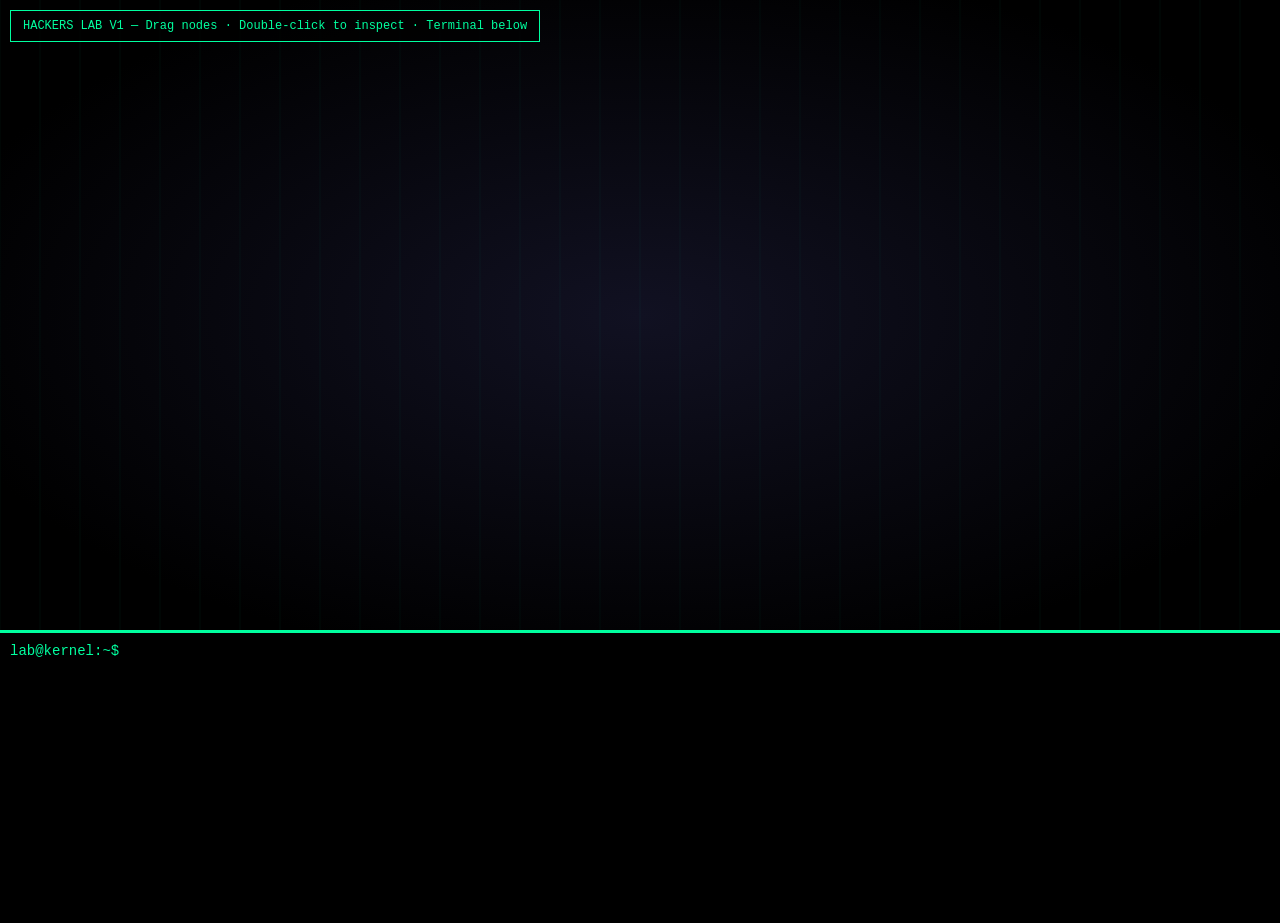
==== index.html @ c19e092b "Refactor code structure for improved readability and maintainability; remove redundant code blocks a" ====
<!DOCTYPE html>
<html lang="en">
<head>
  <meta charset="UTF-8">
  <title>CLIDK-style Lab V1 — Hackers Visual POC</title>
  <style>
    body {
      margin: 0;
      background: #0a0a12;
      color: #00ff9f;
      font-family: 'Courier New', monospace;
      overflow: hidden;
    }
    #canvas-container {
      position: relative;
      width: 100vw;
      height: 70vh;
      background: radial-gradient(ellipse at center, #111122 0%, #000 80%);
      border-bottom: 2px solid #00ff9f;
    }
    canvas {
      width: 100%;
      height: 100%;
      display: block;
    }
    #terminal {
      height: 30vh;
      background: #000;
      border-top: 1px solid #00ff9f;
      padding: 10px;
      overflow-y: auto;
      font-size: 14px;
    }
    .prompt { color: #00ff9f; }
    .output { color: #aaffcc; }
    .error { color: #ff4466; }
    .help { color: #ffff66; }
    #hud {
      position: absolute;
      top: 10px;
      left: 10px;
      background: rgba(0,0,0,0.7);
      padding: 8px 12px;
      border: 1px solid #00ff9f;
      font-size: 12px;
    }
  </style>
</head>
<body>
  <div id="canvas-container">
    <canvas id="lab-canvas"></canvas>
    <div id="hud">HACKERS LAB V1 — Drag nodes · Double-click to inspect · Terminal below</div>
  </div>
  <div id="terminal">
    <div class="prompt">lab@kernel:~$ </div>
  </div>

  <script>
    const canvas = document.getElementById('lab-canvas');
    const ctx = canvas.getContext('2d');
    const terminal = document.getElementById('terminal');

    function resize() {
      canvas.width = canvas.offsetWidth;
      canvas.height = canvas.offsetHeight;
      draw();
    }
    window.addEventListener('resize', resize);
    resize();

    // Simple nodes with classic-style labels (icons would be loaded here)
    let nodes = [
      { id: 'pc1', x: 200, y: 150, label: 'PC-01', type: 'computer', color: '#00ff9f' },
      { id: 'sw1', x: 450, y: 120, label: 'SW-CORE', type: 'switch', color: '#00ccff' },
      { id: 'rtr1', x: 700, y: 180, label: 'RTR-EDGE', type: 'router', color: '#ffaa00' },
      { id: 'srv1', x: 450, y: 320, label: 'SRV-MAIL', type: 'server', color: '#ff66cc' }
    ];
    let edges = [
      ['pc1', 'sw1'],
      ['sw1', 'rtr1'],
      ['sw1', 'srv1']
    ];

    let dragging = null;
    let offset = { x: 0, y: 0 };

    function draw() {
      ctx.clearRect(0, 0, canvas.width, canvas.height);
      // Subtle grid / scanlines vibe
      ctx.strokeStyle = 'rgba(0,255,159,0.05)';
      for (let x = 0; x < canvas.width; x += 40) {
        ctx.beginPath(); ctx.moveTo(x, 0); ctx.lineTo(x, canvas.height); ctx.stroke();
      }

      // Edges
      ctx.strokeStyle = '#00ff9f';
      ctx.lineWidth = 2;
      edges.forEach(([a, b]) => {
        const na = nodes.find(n => n.id === a);
        const nb = nodes.find(n => n.id === b);
        if (na && nb) {
          ctx.beginPath();
          ctx.moveTo(na.x, na.y);
          ctx.lineTo(nb.x, nb.y);
          ctx.stroke();
        }
      });

      // Nodes (classic icon placeholders — square + label for now)
      nodes.forEach(n => {
        ctx.fillStyle = 'rgba(0,0,0,0.8)';
        ctx.strokeStyle = n.color;
        ctx.lineWidth = 2;
        ctx.fillRect(n.x - 40, n.y - 30, 80, 60);
        ctx.strokeRect(n.x - 40, n.y - 30, 80, 60);
        ctx.fillStyle = n.color;
        ctx.font = '12px Courier New';
        ctx.textAlign = 'center';
        ctx.fillText(n.label, n.x, n.y + 5);
        ctx.font = '10px Courier New';
        ctx.fillText(n.type, n.x, n.y + 20);
      });
    }

    canvas.addEventListener('mousedown', e => {
      const rect = canvas.getBoundingClientRect();
      const mx = e.clientX - rect.left;
      const my = e.clientY - rect.top;
      dragging = nodes.find(n => Math.abs(n.x - mx) < 40 && Math.abs(n.y - my) < 30);
      if (dragging) {
        offset.x = mx - dragging.x;
        offset.y = my - dragging.y;
      }
    });
    canvas.addEventListener('mousemove', e => {
      if (!dragging) return;
      const rect = canvas.getBoundingClientRect();
      dragging.x = e.clientX - rect.left - offset.x;
      dragging.y = e.clientY - rect.top - offset.y;
      draw();
    });
    canvas.addEventListener('mouseup', () => dragging = null);
    canvas.addEventListener('dblclick', e => {
      const rect = canvas.getBoundingClientRect();
      const mx = e.clientX - rect.left;
      const my = e.clientY - rect.top;
      const node = nodes.find(n => Math.abs(n.x - mx) < 40 && Math.abs(n.y - my) < 30);
      if (node) {
        appendOutput(`Inspecting ${node.label} (${node.type}) — state: online`);
      }
    });

    // Terminal
    let history = [];
    let historyIndex = -1;

    function appendOutput(text, cls = 'output') {
      const div = document.createElement('div');
      div.className = cls;
      div.textContent = text;
      terminal.appendChild(div);
      terminal.scrollTop = terminal.scrollHeight;
    }

    function handleCommand(cmd) {
      const lower = cmd.trim().toLowerCase();
      if (!lower) return;

      history.push(cmd);
      historyIndex = history.length;

      if (lower === 'help' || lower === '?' || lower === 'help?') {
        appendOutput('Available commands:', 'help');
        appendOutput('  help / ?          — this message', 'help');
        appendOutput('  packages / pkg    — list available packages', 'help');
        appendOutput('  ansible-galaxy    — Ansible Galaxy info', 'help');
        appendOutput('  nodes             — list topology nodes', 'help');
        appendOutput('  clear             — clear terminal', 'help');
        appendOutput('  version           — lab version', 'help');
        return;
      }
      if (lower === 'packages' || lower === 'pkg' || lower === 'packages list') {
        appendOutput('Kernel packages available (simulated):', 'output');
        appendOutput('  ansible  (latest)   — automation', 'output');
        appendOutput('  ansible-galaxy      — collection manager', 'output');
        appendOutput('  netmiko             — network device SSH', 'output');
        appendOutput('  napalm              — network automation', 'output');
        appendOutput('  pysnmp              — SNMP', 'output');
        appendOutput('  requests            — HTTP', 'output');
        appendOutput('  rich                — terminal UI', 'output');
        appendOutput('  ... full set available in real kernel', 'output');
        return;
      }
      if (lower.startsWith('ansible-galaxy')) {
        appendOutput('ansible-galaxy 2.17+ (simulated latest)', 'output');
        appendOutput('  ansible-galaxy collection install community.network', 'output');
        appendOutput('  ansible-galaxy role install geerlingguy.docker', 'output');
        appendOutput('Collections and roles available. Use in playbooks.', 'output');
        return;
      }
      if (lower === 'nodes') {
        nodes.forEach(n => appendOutput(`${n.id.padEnd(8)} ${n.label.padEnd(12)} ${n.type}`));
        return;
      }
      if (lower === 'clear') {
        terminal.innerHTML = '<div class="prompt">lab@kernel:~$ </div>';
        return;
      }
      if (lower === 'version') {
        appendOutput('CLIDK Lab Kernel V1.0 — Hackers visual + MCP-ready', 'output');
        return;
      }
      appendOutput(`Command not found: ${cmd}. Type help or ?`, 'error');
    }

    // Simple input handling
    let currentInput = '';
    document.addEventListener('keydown', e => {
      if (e.target.tagName === 'INPUT') return;
      if (e.key === 'Enter') {
        const line = document.createElement('div');
        line.className = 'prompt';
        line.textContent = 'lab@kernel:~$ ' + currentInput;
        terminal.appendChild(line);
        handleCommand(currentInput);
        currentInput = '';
        terminal.scrollTop = terminal.scrollHeight;
      } else if (e.key === 'Backspace') {
        currentInput = currentInput.slice(0, -1);
      } else if (e.key.length === 1 && !e.ctrlKey && !e.metaKey) {
        currentInput += e.key;
      }
      // Update last prompt visually (simple approach)
      const prompts = terminal.querySelectorAll('.prompt');
      if (prompts.length) {
        prompts[prompts.length - 1].textContent = 'lab@kernel:~$ ' + currentInput;
      }
    });

    draw();
    appendOutput('Lab kernel ready. Type help or ? for commands.', 'help');
  </script>
</body>
</html>
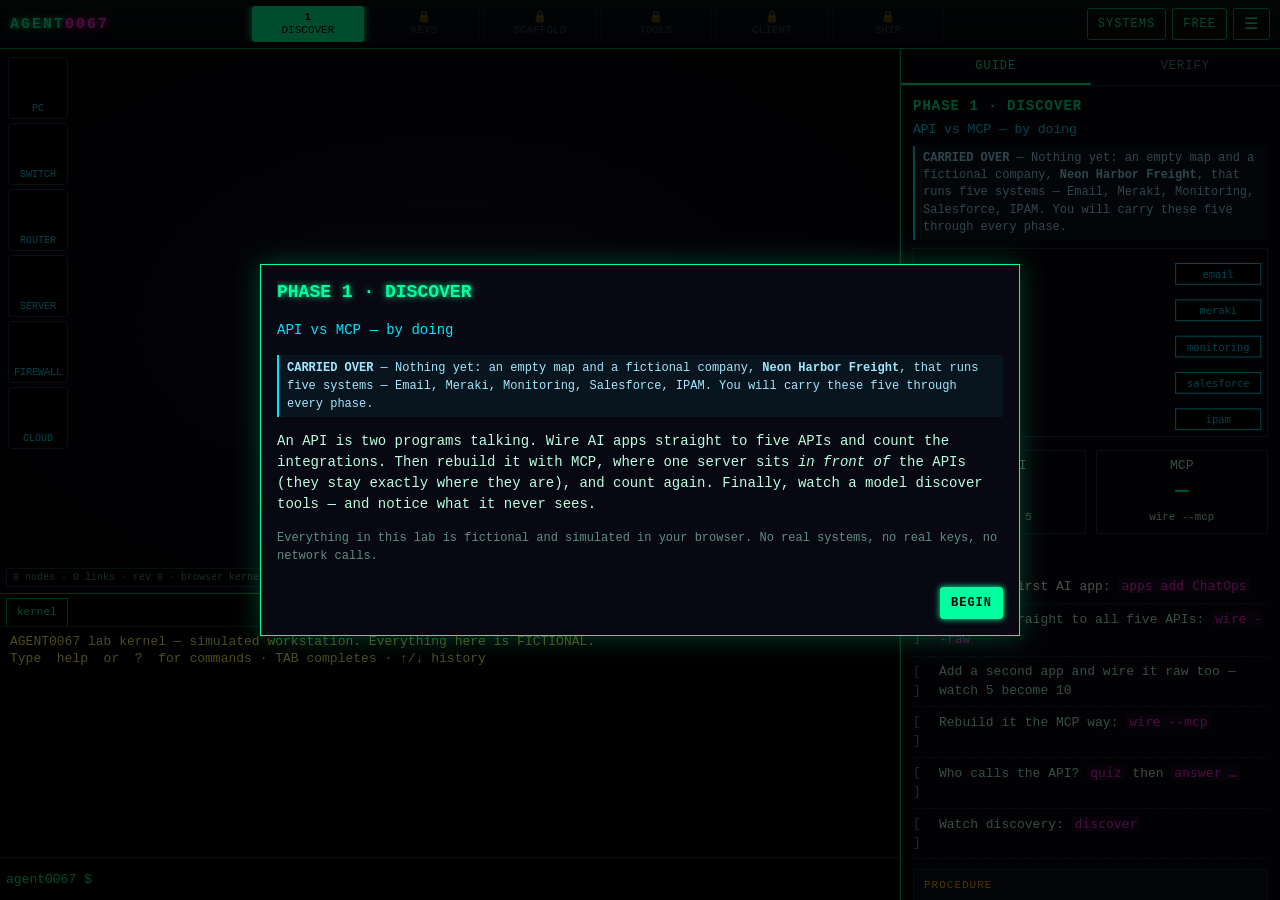
==== commit 2816c510: "Agent0067 V1: real FastMCP server, guided build game, 17 tools - Fix skeleton TDZ crash: resize()/dr" ====
--- a/index.html
+++ b/index.html
@@ -2,243 +2,12 @@
 <html lang="en">
 <head>
   <meta charset="UTF-8">
-  <title>CLIDK-style Lab V1 — Hackers Visual POC</title>
-  <style>
-    body {
-      margin: 0;
-      background: #0a0a12;
-      color: #00ff9f;
-      font-family: 'Courier New', monospace;
-      overflow: hidden;
-    }
-    #canvas-container {
-      position: relative;
-      width: 100vw;
-      height: 70vh;
-      background: radial-gradient(ellipse at center, #111122 0%, #000 80%);
-      border-bottom: 2px solid #00ff9f;
-    }
-    canvas {
-      width: 100%;
-      height: 100%;
-      display: block;
-    }
-    #terminal {
-      height: 30vh;
-      background: #000;
-      border-top: 1px solid #00ff9f;
-      padding: 10px;
-      overflow-y: auto;
-      font-size: 14px;
-    }
-    .prompt { color: #00ff9f; }
-    .output { color: #aaffcc; }
-    .error { color: #ff4466; }
-    .help { color: #ffff66; }
-    #hud {
-      position: absolute;
-      top: 10px;
-      left: 10px;
-      background: rgba(0,0,0,0.7);
-      padding: 8px 12px;
-      border: 1px solid #00ff9f;
-      font-size: 12px;
-    }
-  </style>
+  <meta name="viewport" content="width=device-width, initial-scale=1">
+  <title>Agent0067</title>
+  <meta http-equiv="refresh" content="0; url=visual/">
+  <style>body{background:#05050c;color:#00ff9f;font-family:ui-monospace,Consolas,monospace;padding:24px}a{color:#ff2bd6}</style>
 </head>
 <body>
-  <div id="canvas-container">
-    <canvas id="lab-canvas"></canvas>
-    <div id="hud">HACKERS LAB V1 — Drag nodes · Double-click to inspect · Terminal below</div>
-  </div>
-  <div id="terminal">
-    <div class="prompt">lab@kernel:~$ </div>
-  </div>
-
-  <script>
-    const canvas = document.getElementById('lab-canvas');
-    const ctx = canvas.getContext('2d');
-    const terminal = document.getElementById('terminal');
-
-    function resize() {
-      canvas.width = canvas.offsetWidth;
-      canvas.height = canvas.offsetHeight;
-      draw();
-    }
-    window.addEventListener('resize', resize);
-    resize();
-
-    // Simple nodes with classic-style labels (icons would be loaded here)
-    let nodes = [
-      { id: 'pc1', x: 200, y: 150, label: 'PC-01', type: 'computer', color: '#00ff9f' },
-      { id: 'sw1', x: 450, y: 120, label: 'SW-CORE', type: 'switch', color: '#00ccff' },
-      { id: 'rtr1', x: 700, y: 180, label: 'RTR-EDGE', type: 'router', color: '#ffaa00' },
-      { id: 'srv1', x: 450, y: 320, label: 'SRV-MAIL', type: 'server', color: '#ff66cc' }
-    ];
-    let edges = [
-      ['pc1', 'sw1'],
-      ['sw1', 'rtr1'],
-      ['sw1', 'srv1']
-    ];
-
-    let dragging = null;
-    let offset = { x: 0, y: 0 };
-
-    function draw() {
-      ctx.clearRect(0, 0, canvas.width, canvas.height);
-      // Subtle grid / scanlines vibe
-      ctx.strokeStyle = 'rgba(0,255,159,0.05)';
-      for (let x = 0; x < canvas.width; x += 40) {
-        ctx.beginPath(); ctx.moveTo(x, 0); ctx.lineTo(x, canvas.height); ctx.stroke();
-      }
-
-      // Edges
-      ctx.strokeStyle = '#00ff9f';
-      ctx.lineWidth = 2;
-      edges.forEach(([a, b]) => {
-        const na = nodes.find(n => n.id === a);
-        const nb = nodes.find(n => n.id === b);
-        if (na && nb) {
-          ctx.beginPath();
-          ctx.moveTo(na.x, na.y);
-          ctx.lineTo(nb.x, nb.y);
-          ctx.stroke();
-        }
-      });
-
-      // Nodes (classic icon placeholders — square + label for now)
-      nodes.forEach(n => {
-        ctx.fillStyle = 'rgba(0,0,0,0.8)';
-        ctx.strokeStyle = n.color;
-        ctx.lineWidth = 2;
-        ctx.fillRect(n.x - 40, n.y - 30, 80, 60);
-        ctx.strokeRect(n.x - 40, n.y - 30, 80, 60);
-        ctx.fillStyle = n.color;
-        ctx.font = '12px Courier New';
-        ctx.textAlign = 'center';
-        ctx.fillText(n.label, n.x, n.y + 5);
-        ctx.font = '10px Courier New';
-        ctx.fillText(n.type, n.x, n.y + 20);
-      });
-    }
-
-    canvas.addEventListener('mousedown', e => {
-      const rect = canvas.getBoundingClientRect();
-      const mx = e.clientX - rect.left;
-      const my = e.clientY - rect.top;
-      dragging = nodes.find(n => Math.abs(n.x - mx) < 40 && Math.abs(n.y - my) < 30);
-      if (dragging) {
-        offset.x = mx - dragging.x;
-        offset.y = my - dragging.y;
-      }
-    });
-    canvas.addEventListener('mousemove', e => {
-      if (!dragging) return;
-      const rect = canvas.getBoundingClientRect();
-      dragging.x = e.clientX - rect.left - offset.x;
-      dragging.y = e.clientY - rect.top - offset.y;
-      draw();
-    });
-    canvas.addEventListener('mouseup', () => dragging = null);
-    canvas.addEventListener('dblclick', e => {
-      const rect = canvas.getBoundingClientRect();
-      const mx = e.clientX - rect.left;
-      const my = e.clientY - rect.top;
-      const node = nodes.find(n => Math.abs(n.x - mx) < 40 && Math.abs(n.y - my) < 30);
-      if (node) {
-        appendOutput(`Inspecting ${node.label} (${node.type}) — state: online`);
-      }
-    });
-
-    // Terminal
-    let history = [];
-    let historyIndex = -1;
-
-    function appendOutput(text, cls = 'output') {
-      const div = document.createElement('div');
-      div.className = cls;
-      div.textContent = text;
-      terminal.appendChild(div);
-      terminal.scrollTop = terminal.scrollHeight;
-    }
-
-    function handleCommand(cmd) {
-      const lower = cmd.trim().toLowerCase();
-      if (!lower) return;
-
-      history.push(cmd);
-      historyIndex = history.length;
-
-      if (lower === 'help' || lower === '?' || lower === 'help?') {
-        appendOutput('Available commands:', 'help');
-        appendOutput('  help / ?          — this message', 'help');
-        appendOutput('  packages / pkg    — list available packages', 'help');
-        appendOutput('  ansible-galaxy    — Ansible Galaxy info', 'help');
-        appendOutput('  nodes             — list topology nodes', 'help');
-        appendOutput('  clear             — clear terminal', 'help');
-        appendOutput('  version           — lab version', 'help');
-        return;
-      }
-      if (lower === 'packages' || lower === 'pkg' || lower === 'packages list') {
-        appendOutput('Kernel packages available (simulated):', 'output');
-        appendOutput('  ansible  (latest)   — automation', 'output');
-        appendOutput('  ansible-galaxy      — collection manager', 'output');
-        appendOutput('  netmiko             — network device SSH', 'output');
-        appendOutput('  napalm              — network automation', 'output');
-        appendOutput('  pysnmp              — SNMP', 'output');
-        appendOutput('  requests            — HTTP', 'output');
-        appendOutput('  rich                — terminal UI', 'output');
-        appendOutput('  ... full set available in real kernel', 'output');
-        return;
-      }
-      if (lower.startsWith('ansible-galaxy')) {
-        appendOutput('ansible-galaxy 2.17+ (simulated latest)', 'output');
-        appendOutput('  ansible-galaxy collection install community.network', 'output');
-        appendOutput('  ansible-galaxy role install geerlingguy.docker', 'output');
-        appendOutput('Collections and roles available. Use in playbooks.', 'output');
-        return;
-      }
-      if (lower === 'nodes') {
-        nodes.forEach(n => appendOutput(`${n.id.padEnd(8)} ${n.label.padEnd(12)} ${n.type}`));
-        return;
-      }
-      if (lower === 'clear') {
-        terminal.innerHTML = '<div class="prompt">lab@kernel:~$ </div>';
-        return;
-      }
-      if (lower === 'version') {
-        appendOutput('CLIDK Lab Kernel V1.0 — Hackers visual + MCP-ready', 'output');
-        return;
-      }
-      appendOutput(`Command not found: ${cmd}. Type help or ?`, 'error');
-    }
-
-    // Simple input handling
-    let currentInput = '';
-    document.addEventListener('keydown', e => {
-      if (e.target.tagName === 'INPUT') return;
-      if (e.key === 'Enter') {
-        const line = document.createElement('div');
-        line.className = 'prompt';
-        line.textContent = 'lab@kernel:~$ ' + currentInput;
-        terminal.appendChild(line);
-        handleCommand(currentInput);
-        currentInput = '';
-        terminal.scrollTop = terminal.scrollHeight;
-      } else if (e.key === 'Backspace') {
-        currentInput = currentInput.slice(0, -1);
-      } else if (e.key.length === 1 && !e.ctrlKey && !e.metaKey) {
-        currentInput += e.key;
-      }
-      // Update last prompt visually (simple approach)
-      const prompts = terminal.querySelectorAll('.prompt');
-      if (prompts.length) {
-        prompts[prompts.length - 1].textContent = 'lab@kernel:~$ ' + currentInput;
-      }
-    });
-
-    draw();
-    appendOutput('Lab kernel ready. Type help or ? for commands.', 'help');
-  </script>
+  <p>Agent0067 lives at <a href="visual/">visual/</a>.</p>
 </body>
 </html>
